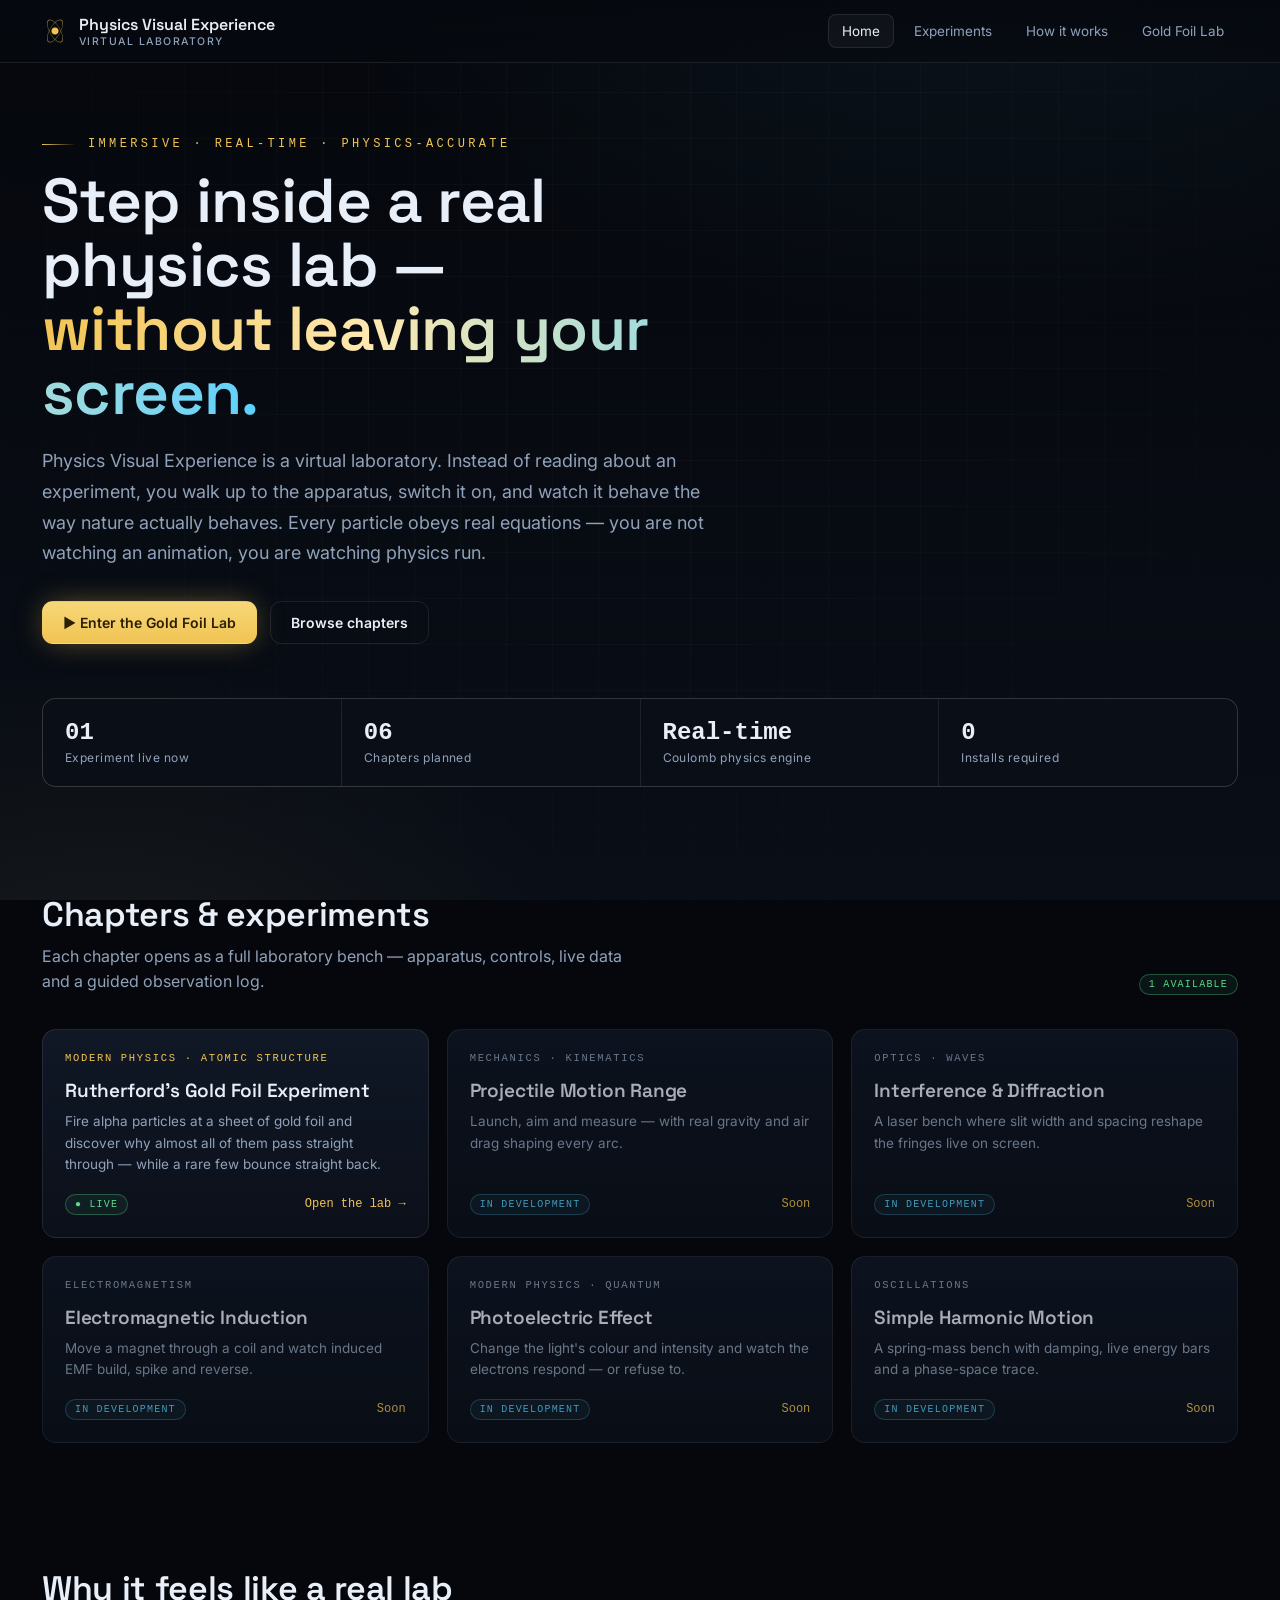
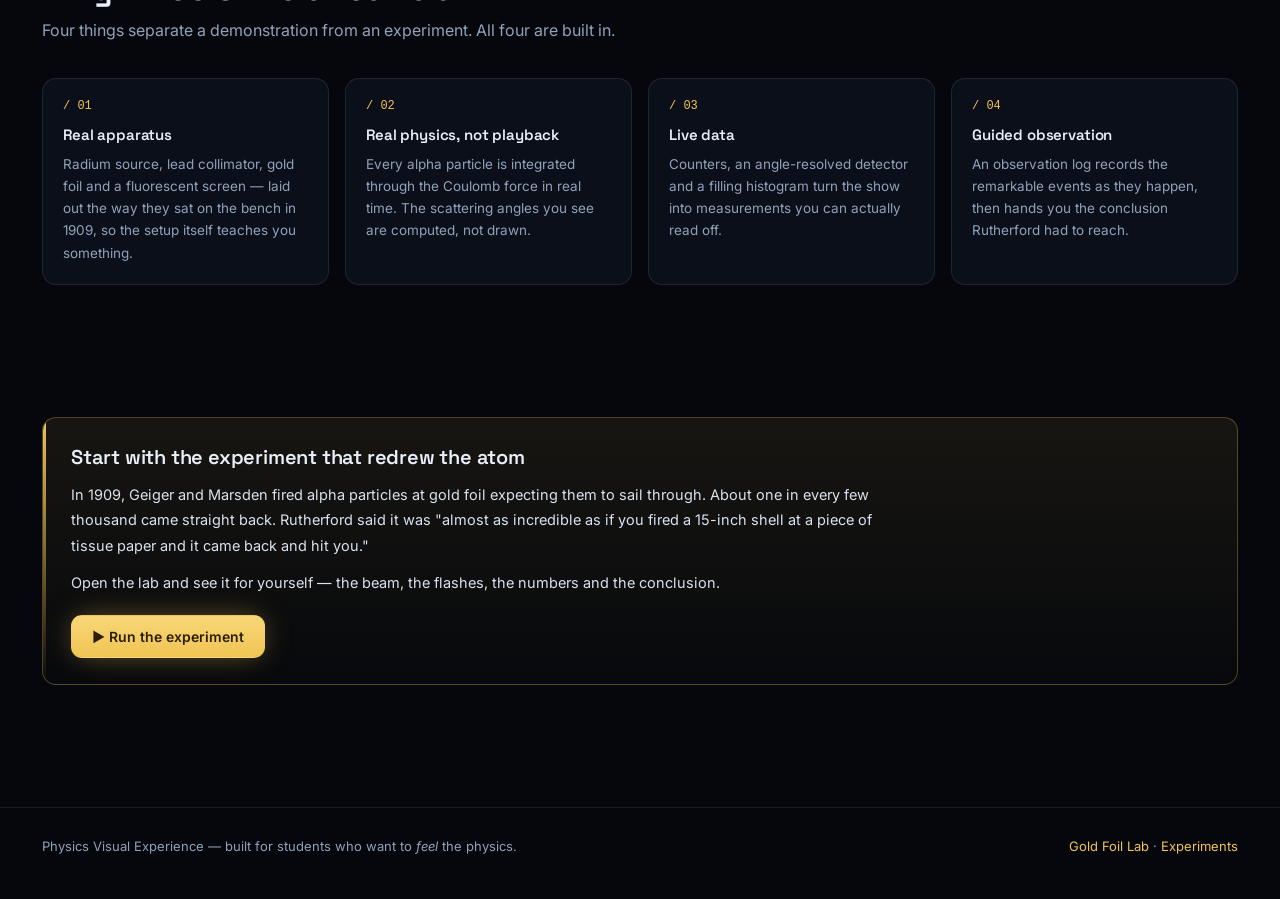
==== index.html @ 349826f1 "Add Physics Visual Experience: immersive lab site + Rutherford gold foil experiment" ====
<!DOCTYPE html>
<html lang="en">
<head>
<meta charset="utf-8" />
<meta name="viewport" content="width=device-width, initial-scale=1" />
<title>Physics Visual Experience — Virtual Physics Laboratory</title>
<meta name="description" content="A virtual physics laboratory. Walk into real experiments, run them in real time, and watch physics obey its own rules — starting with Rutherford's gold foil experiment." />
<link rel="preconnect" href="https://fonts.googleapis.com" />
<link rel="preconnect" href="https://fonts.gstatic.com" crossorigin />
<link href="https://fonts.googleapis.com/css2?family=Inter:wght@400;500;600;700&family=Space+Grotesk:wght@500;600;700&display=swap" rel="stylesheet" />
<link rel="stylesheet" href="assets/css/style.css" />
<link rel="icon" href="data:image/svg+xml,<svg xmlns='http://www.w3.org/2000/svg' viewBox='0 0 100 100'><circle cx='50' cy='50' r='8' fill='%23f1c453'/><ellipse cx='50' cy='50' rx='44' ry='18' fill='none' stroke='%23f1c453' stroke-width='4'/><ellipse cx='50' cy='50' rx='44' ry='18' fill='none' stroke='%23f1c453' stroke-width='4' transform='rotate(60 50 50)'/><ellipse cx='50' cy='50' rx='44' ry='18' fill='none' stroke='%23f1c453' stroke-width='4' transform='rotate(120 50 50)'/></svg>" />
</head>
<body>

<header class="topbar">
  <div class="wrap">
    <a class="brand" href="index.html">
      <span class="atom" aria-hidden="true"></span>
      <span>Physics Visual Experience<small>Virtual Laboratory</small></span>
    </a>
    <nav class="nav-links">
      <a href="index.html" class="active">Home</a>
      <a href="#chapters">Experiments</a>
      <a href="#how">How it works</a>
      <a href="experiments/gold-foil.html">Gold Foil Lab</a>
    </nav>
  </div>
</header>

<main class="wrap">

  <section class="hero">
    <div class="eyebrow">Immersive · Real-time · Physics-accurate</div>
    <h1>Step inside a real physics lab — <span class="grad">without leaving your screen.</span></h1>
    <p class="lead">
      Physics Visual Experience is a virtual laboratory. Instead of reading about an experiment,
      you walk up to the apparatus, switch it on, and watch it behave the way nature actually
      behaves. Every particle obeys real equations — you are not watching an animation, you are
      watching physics run.
    </p>
    <div class="hero-cta">
      <a class="btn primary" href="experiments/gold-foil.html">▶ Enter the Gold Foil Lab</a>
      <a class="btn ghost" href="#chapters">Browse chapters</a>
    </div>

    <div class="stat-strip">
      <div class="cell"><b>01</b><span>Experiment live now</span></div>
      <div class="cell"><b>06</b><span>Chapters planned</span></div>
      <div class="cell"><b>Real&#8209;time</b><span>Coulomb physics engine</span></div>
      <div class="cell"><b>0</b><span>Installs required</span></div>
    </div>
  </section>

  <section class="section" id="chapters">
    <div class="section-head">
      <div>
        <h2>Chapters &amp; experiments</h2>
        <p>Each chapter opens as a full laboratory bench — apparatus, controls, live data and a guided observation log.</p>
      </div>
      <span class="pill ready">1 available</span>
    </div>

    <div class="grid">

      <a class="card" href="experiments/gold-foil.html">
        <div class="tag">Modern Physics · Atomic Structure</div>
        <h3>Rutherford's Gold Foil Experiment</h3>
        <p>Fire alpha particles at a sheet of gold foil and discover why almost all of them pass straight through — while a rare few bounce straight back.</p>
        <div class="foot">
          <span class="pill ready">● Live</span>
          <span class="go">Open the lab →</span>
        </div>
      </a>

      <div class="card locked">
        <div class="tag">Mechanics · Kinematics</div>
        <h3>Projectile Motion Range</h3>
        <p>Launch, aim and measure — with real gravity and air drag shaping every arc.</p>
        <div class="foot"><span class="pill soon">In development</span><span class="go">Soon</span></div>
      </div>

      <div class="card locked">
        <div class="tag">Optics · Waves</div>
        <h3>Interference &amp; Diffraction</h3>
        <p>A laser bench where slit width and spacing reshape the fringes live on screen.</p>
        <div class="foot"><span class="pill soon">In development</span><span class="go">Soon</span></div>
      </div>

      <div class="card locked">
        <div class="tag">Electromagnetism</div>
        <h3>Electromagnetic Induction</h3>
        <p>Move a magnet through a coil and watch induced EMF build, spike and reverse.</p>
        <div class="foot"><span class="pill soon">In development</span><span class="go">Soon</span></div>
      </div>

      <div class="card locked">
        <div class="tag">Modern Physics · Quantum</div>
        <h3>Photoelectric Effect</h3>
        <p>Change the light's colour and intensity and watch the electrons respond — or refuse to.</p>
        <div class="foot"><span class="pill soon">In development</span><span class="go">Soon</span></div>
      </div>

      <div class="card locked">
        <div class="tag">Oscillations</div>
        <h3>Simple Harmonic Motion</h3>
        <p>A spring-mass bench with damping, live energy bars and a phase-space trace.</p>
        <div class="foot"><span class="pill soon">In development</span><span class="go">Soon</span></div>
      </div>

    </div>
  </section>

  <section class="section" id="how">
    <div class="section-head">
      <div>
        <h2>Why it feels like a real lab</h2>
        <p>Four things separate a demonstration from an experiment. All four are built in.</p>
      </div>
    </div>
    <div class="notes">
      <div class="note">
        <span class="num">/ 01</span>
        <h4>Real apparatus</h4>
        <p>Radium source, lead collimator, gold foil and a fluorescent screen — laid out the way they sat on the bench in 1909, so the setup itself teaches you something.</p>
      </div>
      <div class="note">
        <span class="num">/ 02</span>
        <h4>Real physics, not playback</h4>
        <p>Every alpha particle is integrated through the Coulomb force in real time. The scattering angles you see are computed, not drawn.</p>
      </div>
      <div class="note">
        <span class="num">/ 03</span>
        <h4>Live data</h4>
        <p>Counters, an angle-resolved detector and a filling histogram turn the show into measurements you can actually read off.</p>
      </div>
      <div class="note">
        <span class="num">/ 04</span>
        <h4>Guided observation</h4>
        <p>An observation log records the remarkable events as they happen, then hands you the conclusion Rutherford had to reach.</p>
      </div>
    </div>
  </section>

  <section class="section">
    <div class="conclusion">
      <h3>Start with the experiment that redrew the atom</h3>
      <p>
        In 1909, Geiger and Marsden fired alpha particles at gold foil expecting them to sail through.
        About one in every few thousand came straight back. Rutherford said it was "almost as incredible
        as if you fired a 15-inch shell at a piece of tissue paper and it came back and hit you."
      </p>
      <p>Open the lab and see it for yourself — the beam, the flashes, the numbers and the conclusion.</p>
      <a class="btn primary" href="experiments/gold-foil.html" style="margin-top:8px">▶ Run the experiment</a>
    </div>
  </section>

</main>

<footer>
  <div class="wrap">
    <span>Physics Visual Experience — built for students who want to <em>feel</em> the physics.</span>
    <span><a href="experiments/gold-foil.html">Gold Foil Lab</a> · <a href="#chapters">Experiments</a></span>
  </div>
</footer>

<div class="toast" id="toast"></div>
<script src="assets/js/site.js"></script>
</body>
</html>
---- assets/css/style.css ----
/* ============================================================
   Physics Visual Experience — shared design system
   A dark "control-room laboratory" aesthetic.
   ============================================================ */

:root {
  --bg:        #05070c;
  --bg-2:      #090e17;
  --panel:     rgba(14, 20, 32, 0.72);
  --panel-2:   rgba(18, 26, 41, 0.9);
  --line:      rgba(255, 255, 255, 0.09);
  --line-soft: rgba(255, 255, 255, 0.05);
  --ink:       #e9eff8;
  --muted:     #90a2ba;
  --faint:     #63758c;
  --gold:      #f1c453;
  --gold-dim:  #8a6a1c;
  --beam:      #ffe79b;
  --scint:     #74ffb0;
  --cyan:      #5ad1ff;
  --violet:    #a98bff;
  --danger:    #ff6f6f;
  --ok:        #59d98c;

  --sans: "Inter", system-ui, -apple-system, "Segoe UI", Roboto, Helvetica, Arial, sans-serif;
  --display: "Space Grotesk", "Inter", system-ui, sans-serif;
  --mono: ui-monospace, "SFMono-Regular", "JetBrains Mono", Menlo, Consolas, monospace;

  --r: 14px;
  --r-sm: 9px;
  --shadow: 0 18px 50px -20px rgba(0,0,0,0.85);
  --glow-gold: 0 0 30px -6px rgba(241,196,83,0.5);
}

/* fix the placeholder token safely */

* { box-sizing: border-box; }

html, body {
  margin: 0;
  padding: 0;
  background: var(--bg);
  color: var(--ink);
  font-family: var(--sans);
  -webkit-font-smoothing: antialiased;
  text-rendering: optimizeLegibility;
}

body {
  min-height: 100vh;
  background:
    radial-gradient(1200px 700px at 78% -10%, rgba(90,209,255,0.07), transparent 60%),
    radial-gradient(900px 600px at 8% 110%, rgba(241,196,83,0.06), transparent 55%),
    linear-gradient(180deg, var(--bg) 0%, var(--bg-2) 100%);
  background-attachment: fixed;
}

/* faint engineering grid over everything */
body::before {
  content: "";
  position: fixed;
  inset: 0;
  pointer-events: none;
  z-index: 0;
  background-image:
    linear-gradient(rgba(255,255,255,0.022) 1px, transparent 1px),
    linear-gradient(90deg, rgba(255,255,255,0.022) 1px, transparent 1px);
  background-size: 46px 46px;
  mask-image: radial-gradient(ellipse at 50% 30%, #000 40%, transparent 85%);
  -webkit-mask-image: radial-gradient(ellipse at 50% 30%, #000 40%, transparent 85%);
}

a { color: inherit; text-decoration: none; }

h1, h2, h3, h4 { font-family: var(--display); font-weight: 600; letter-spacing: -0.01em; margin: 0; }

.wrap { position: relative; z-index: 1; max-width: 1240px; margin: 0 auto; padding: 0 22px; }

/* ---------------- top bar ---------------- */
.topbar {
  position: sticky; top: 0; z-index: 40;
  backdrop-filter: blur(14px);
  background: linear-gradient(180deg, rgba(6,9,15,0.92), rgba(6,9,15,0.62));
  border-bottom: 1px solid var(--line);
}
.topbar .wrap { display: flex; align-items: center; gap: 16px; height: 62px; }
.brand { display: flex; align-items: center; gap: 11px; font-family: var(--display); font-weight: 600; }
.brand .atom {
  width: 26px; height: 26px; position: relative; flex: none;
  border-radius: 50%;
  background: radial-gradient(circle at 50% 50%, var(--gold) 0 3px, transparent 4px);
}
.brand .atom::before, .brand .atom::after {
  content: ""; position: absolute; inset: 0; border-radius: 50%;
  border: 1.4px solid rgba(241,196,83,0.55);
}
.brand .atom::before { transform: rotate(60deg) scaleY(0.42); }
.brand .atom::after  { transform: rotate(-60deg) scaleY(0.42); }
.brand small { display:block; font-family: var(--sans); font-weight: 500; font-size: 10.5px; color: var(--muted); letter-spacing: 0.14em; text-transform: uppercase; }

.nav-links { margin-left: auto; display: flex; align-items: center; gap: 6px; }
.nav-links a {
  padding: 8px 13px; border-radius: 8px; font-size: 13.5px; color: var(--muted);
  border: 1px solid transparent; transition: .18s;
}
.nav-links a:hover { color: var(--ink); background: rgba(255,255,255,0.045); }
.nav-links a.active { color: var(--ink); border-color: var(--line); background: rgba(255,255,255,0.04); }

/* live pill */
.live {
  display: inline-flex; align-items: center; gap: 7px;
  font-family: var(--mono); font-size: 11px; letter-spacing: .12em; text-transform: uppercase;
  color: var(--scint); padding: 5px 11px; border-radius: 999px;
  border: 1px solid rgba(116,255,176,0.28); background: rgba(116,255,176,0.07);
}
.live .dot { width: 7px; height: 7px; border-radius: 50%; background: var(--scint); box-shadow: 0 0 10px var(--scint); animation: pulse 1.6s infinite; }
@keyframes pulse { 0%,100%{opacity:1} 50%{opacity:.35} }

/* ---------------- hero ---------------- */
.hero { padding: 74px 0 44px; }
.eyebrow {
  font-family: var(--mono); font-size: 12px; letter-spacing: 0.28em; text-transform: uppercase;
  color: var(--gold); margin-bottom: 18px; display: flex; align-items: center; gap: 12px;
}
.eyebrow::before { content:""; width: 34px; height: 1px; background: linear-gradient(90deg, var(--gold), transparent); }
.hero h1 { font-size: clamp(34px, 6vw, 62px); line-height: 1.03; max-width: 16ch; }
.hero h1 .grad {
  background: linear-gradient(92deg, var(--gold), #ffe9b0 40%, var(--cyan));
  -webkit-background-clip: text; background-clip: text; color: transparent;
}
.hero p.lead { color: var(--muted); font-size: clamp(15px, 2vw, 18px); line-height: 1.7; max-width: 62ch; margin-top: 22px; }
.hero-cta { display: flex; flex-wrap: wrap; gap: 13px; margin-top: 32px; }

.btn {
  display: inline-flex; align-items: center; gap: 9px; cursor: pointer;
  font-family: var(--sans); font-weight: 600; font-size: 14px;
  padding: 12px 20px; border-radius: 11px; border: 1px solid var(--line);
  background: rgba(255,255,255,0.04); color: var(--ink); transition: .18s;
}
.btn:hover { transform: translateY(-1px); background: rgba(255,255,255,0.075); }
.btn.primary {
  background: linear-gradient(180deg, #f7d778, var(--gold)); color: #2a1f00;
  border-color: transparent; box-shadow: var(--glow-gold);
}
.btn.primary:hover { filter: brightness(1.05); }
.btn.ghost { background: transparent; }

/* stat strip */
.stat-strip { display: grid; grid-template-columns: repeat(4, 1fr); gap: 1px; margin-top: 54px;
  border: 1px solid var(--line); border-radius: var(--r); overflow: hidden; background: var(--line); }
.stat-strip .cell { background: var(--bg-2); padding: 20px 22px; }
.stat-strip .cell b { display: block; font-family: var(--mono); font-size: 24px; color: var(--ink); }
.stat-strip .cell span { font-size: 12px; color: var(--muted); letter-spacing: .04em; }

/* ---------------- section ---------------- */
.section { padding: 62px 0; }
.section-head { display: flex; align-items: flex-end; justify-content: space-between; gap: 20px; margin-bottom: 34px; flex-wrap: wrap; }
.section-head h2 { font-size: clamp(24px, 3.4vw, 34px); }
.section-head p { color: var(--muted); margin: 8px 0 0; max-width: 60ch; line-height: 1.6; }

/* chapter grid */
.grid { display: grid; grid-template-columns: repeat(auto-fill, minmax(292px, 1fr)); gap: 18px; }

.card {
  position: relative; border: 1px solid var(--line); border-radius: var(--r);
  background: linear-gradient(180deg, var(--panel-2), var(--panel));
  padding: 22px; overflow: hidden; transition: .2s; min-height: 178px;
  display: flex; flex-direction: column;
}
.card::after { content:""; position:absolute; inset:0; border-radius: var(--r);
  background: radial-gradient(400px 160px at 100% 0%, rgba(90,209,255,0.10), transparent 60%); opacity:0; transition:.25s; }
a.card:hover { transform: translateY(-3px); border-color: rgba(241,196,83,0.35); box-shadow: var(--shadow); }
a.card:hover::after { opacity: 1; }
.card .tag {
  font-family: var(--mono); font-size: 10.5px; letter-spacing: .16em; text-transform: uppercase;
  color: var(--gold); margin-bottom: 14px;
}
.card h3 { font-size: 19px; margin-bottom: 8px; }
.card p { color: var(--muted); font-size: 13.5px; line-height: 1.6; margin: 0; }
.card .foot { margin-top: auto; padding-top: 18px; display: flex; align-items: center; justify-content: space-between; }
.card .go { font-family: var(--mono); font-size: 12px; color: var(--gold); }
.card.locked { opacity: .72; }
.card.locked .tag { color: var(--muted); }

.pill {
  font-family: var(--mono); font-size: 10px; letter-spacing: .12em; text-transform: uppercase;
  padding: 4px 9px; border-radius: 999px; border: 1px solid var(--line); color: var(--muted);
}
.pill.soon { color: var(--cyan); border-color: rgba(90,209,255,0.3); background: rgba(90,209,255,0.06); }
.pill.ready { color: var(--ok); border-color: rgba(89,217,140,0.32); background: rgba(89,217,140,0.07); }

/* ---------------- lab layout (experiment page) ---------------- */
.lab { display: grid; grid-template-columns: minmax(0, 1fr) 352px; gap: 18px; padding: 20px 0 40px; align-items: start; }
@media (max-width: 1000px) { .lab { grid-template-columns: 1fr; } }

.stage {
  position: relative; border: 1px solid var(--line); border-radius: var(--r); overflow: hidden;
  background: radial-gradient(120% 120% at 50% 0%, #0b1220 0%, #060a12 70%);
  box-shadow: var(--shadow); min-height: 460px;
}
.stage canvas { display: block; width: 100%; height: auto; }
.stage .stage-label {
  position: absolute; top: 14px; left: 16px; font-family: var(--mono); font-size: 11px;
  letter-spacing: .14em; text-transform: uppercase; color: var(--muted); pointer-events: none;
}
.hud { position: absolute; inset: 14px 16px auto auto; display: flex; flex-direction: column; gap: 8px; align-items: flex-end; pointer-events: none; }
.hud .readout {
  font-family: var(--mono); font-size: 11.5px; color: var(--ink);
  background: rgba(6,10,17,0.72); border: 1px solid var(--line); border-radius: 8px;
  padding: 6px 10px; backdrop-filter: blur(6px); text-align: right; line-height: 1.5;
}
.hud .readout b { color: var(--gold); font-weight: 600; }

/* side panel */
.panel { border: 1px solid var(--line); border-radius: var(--r); background: var(--panel); padding: 18px; }
.panel + .panel { margin-top: 16px; }
.panel h4 { font-size: 12px; letter-spacing: .16em; text-transform: uppercase; color: var(--muted); margin-bottom: 15px; display:flex; align-items:center; gap:9px; }
.panel h4::before { content:""; width:6px; height:6px; border-radius:2px; background: var(--gold); box-shadow: var(--glow-gold); }

.field { margin-bottom: 16px; }
.field:last-child { margin-bottom: 0; }
.field label { display: flex; justify-content: space-between; align-items: baseline; font-size: 13px; margin-bottom: 8px; color: var(--ink); }
.field label .val { font-family: var(--mono); font-size: 12px; color: var(--gold); }

input[type=range] { -webkit-appearance: none; appearance: none; width: 100%; height: 4px; border-radius: 3px;
  background: linear-gradient(90deg, var(--gold-dim), rgba(255,255,255,0.14)); outline: none; }
input[type=range]::-webkit-slider-thumb { -webkit-appearance: none; width: 16px; height: 16px; border-radius: 50%;
  background: var(--gold); cursor: pointer; box-shadow: 0 0 0 4px rgba(241,196,83,0.16); border: 2px solid #10151f; }
input[type=range]::-moz-range-thumb { width: 14px; height: 14px; border-radius: 50%; background: var(--gold); cursor: pointer; border: 2px solid #10151f; }

select, .seg { width: 100%; }
select {
  appearance: none; background: rgba(255,255,255,0.04); color: var(--ink);
  border: 1px solid var(--line); border-radius: var(--r-sm); padding: 10px 12px; font-family: var(--sans); font-size: 13.5px;
  background-image: linear-gradient(45deg, transparent 50%, var(--muted) 50%), linear-gradient(135deg, var(--muted) 50%, transparent 50%);
  background-position: calc(100% - 18px) 50%, calc(100% - 13px) 50%; background-size: 5px 5px, 5px 5px; background-repeat: no-repeat;
}

.seg { display: grid; grid-auto-flow: column; gap: 4px; padding: 4px; border: 1px solid var(--line); border-radius: var(--r-sm); background: rgba(255,255,255,0.03); }
.seg button { border: 0; background: transparent; color: var(--muted); font-family: var(--sans); font-size: 12.5px; font-weight: 600;
  padding: 8px 6px; border-radius: 6px; cursor: pointer; transition: .15s; }
.seg button.on { background: rgba(241,196,83,0.16); color: var(--gold); }

.switch-row { display: flex; align-items: center; justify-content: space-between; padding: 9px 0; font-size: 13.5px; border-bottom: 1px solid var(--line-soft); }
.switch-row:last-child { border-bottom: 0; }
.switch { position: relative; width: 40px; height: 22px; border-radius: 999px; background: rgba(255,255,255,0.12); cursor: pointer; transition: .18s; flex: none; border: 1px solid var(--line); }
.switch::after { content:""; position:absolute; top:2px; left:2px; width:16px; height:16px; border-radius:50%; background:#cbd6e6; transition:.18s; }
.switch.on { background: rgba(116,255,176,0.3); }
.switch.on::after { left: 20px; background: var(--scint); box-shadow: 0 0 10px var(--scint); }

/* stat list */
.stats { display: grid; grid-template-columns: 1fr 1fr; gap: 10px; }
.stats .s { border: 1px solid var(--line-soft); border-radius: var(--r-sm); padding: 11px 12px; background: rgba(255,255,255,0.02); }
.stats .s span { display: block; font-size: 10.5px; letter-spacing: .08em; text-transform: uppercase; color: var(--muted); margin-bottom: 5px; }
.stats .s b { font-family: var(--mono); font-size: 17px; color: var(--ink); font-weight: 600; }
.stats .s b.gold { color: var(--gold); }
.stats .s b.scint { color: var(--scint); }

/* log */
.log { font-family: var(--mono); font-size: 11.5px; line-height: 1.65; max-height: 168px; overflow-y: auto; }
.log .row { display: flex; gap: 9px; padding: 3px 0; border-bottom: 1px dashed var(--line-soft); color: var(--muted); }
.log .row .t { color: var(--faint); flex: none; }
.log .row .m { color: var(--ink); }
.log .row.hot .m { color: var(--gold); }
.log .row.green .m { color: var(--scint); }

/* chart block */
.chart-box { border: 1px solid var(--line); border-radius: var(--r); background: var(--panel); padding: 18px; }
.chart-box canvas { width: 100%; height: auto; display: block; }

/* explanation cards */
.notes { display: grid; grid-template-columns: repeat(auto-fit, minmax(250px, 1fr)); gap: 16px; }
.note { border: 1px solid var(--line); border-radius: var(--r); background: var(--panel); padding: 20px; }
.note h4 { font-size: 15px; margin-bottom: 9px; }
.note p { color: var(--muted); font-size: 13.5px; line-height: 1.65; margin: 0; }
.note .num { font-family: var(--mono); font-size: 12px; color: var(--gold); margin-bottom: 12px; display:block; }

.formula { font-family: var(--mono); font-size: 13.5px; color: var(--beam); background: rgba(241,196,83,0.06);
  border: 1px solid rgba(241,196,83,0.16); border-radius: 8px; padding: 10px 13px; display: inline-block; margin: 8px 0; }

/* conclusion banner */
.conclusion { border: 1px solid rgba(241,196,83,0.3); border-radius: var(--r); padding: 26px 28px; margin-top: 8px;
  background: linear-gradient(180deg, rgba(241,196,83,0.08), rgba(241,196,83,0.015)); position: relative; overflow: hidden; }
.conclusion::before { content:""; position:absolute; left:0; top:0; bottom:0; width:3px; background: linear-gradient(180deg, var(--gold), transparent); }
.conclusion h3 { font-size: 20px; margin-bottom: 12px; }
.conclusion p { color: #d9e2ef; line-height: 1.75; font-size: 14.5px; margin: 0 0 12px; max-width: 90ch; }
.conclusion p:last-child { margin-bottom: 0; }

/* footer */
footer { border-top: 1px solid var(--line); margin-top: 60px; padding: 30px 0 44px; color: var(--muted); font-size: 13px; }
footer .wrap { display: flex; justify-content: space-between; gap: 16px; flex-wrap: wrap; align-items: center; }
footer a { color: var(--gold); }

/* toast */
.toast { position: fixed; left: 50%; bottom: 26px; transform: translate(-50%, 20px); z-index: 90;
  background: var(--panel-2); border: 1px solid var(--line); border-radius: 10px; padding: 11px 16px;
  font-size: 13px; opacity: 0; pointer-events: none; transition: .25s; box-shadow: var(--shadow); }
.toast.show { opacity: 1; transform: translate(-50%, 0); }

/* responsive */
@media (max-width: 720px) {
  .stat-strip { grid-template-columns: 1fr 1fr; }
  .hero { padding: 52px 0 30px; }
  .section { padding: 46px 0; }
  .nav-links a:not(.active) { display: none; }
}
@media (max-width: 460px) {
  .stats { grid-template-columns: 1fr; }
  .stat-strip { grid-template-columns: 1fr; }
}
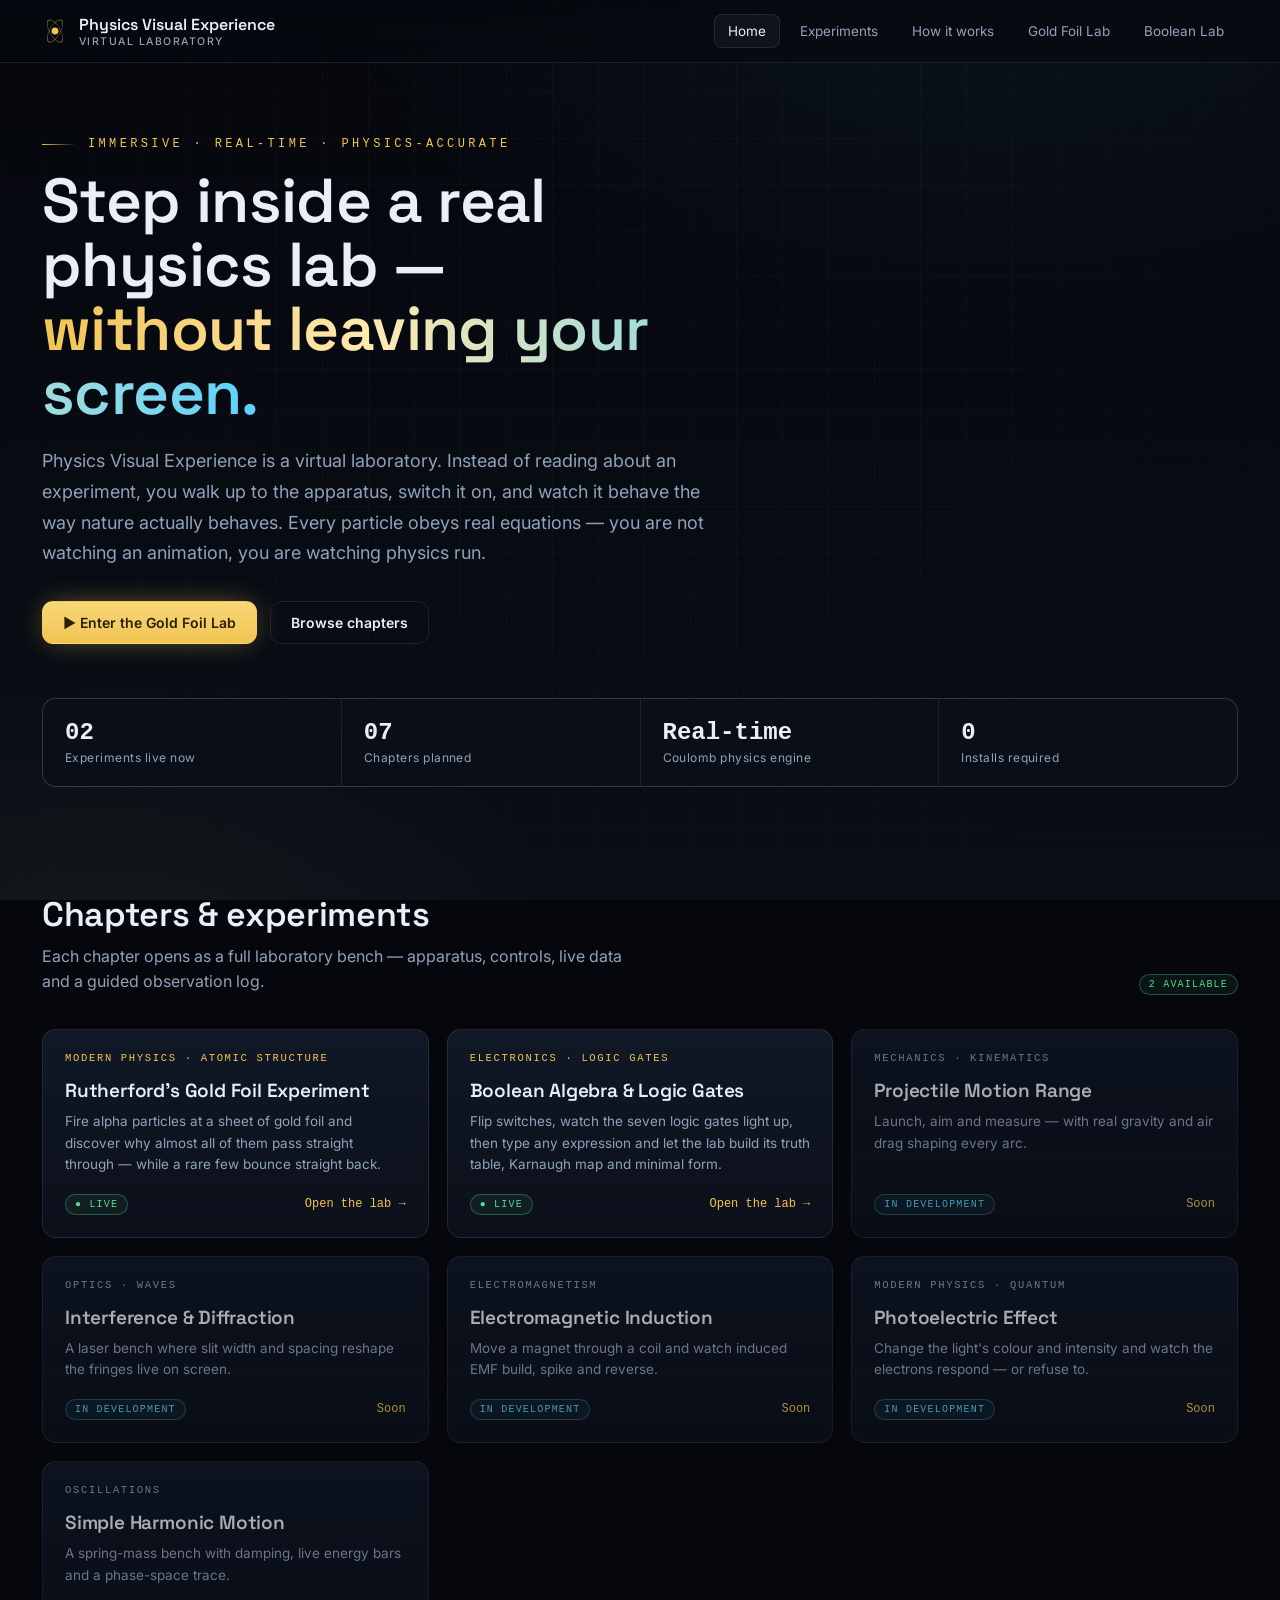
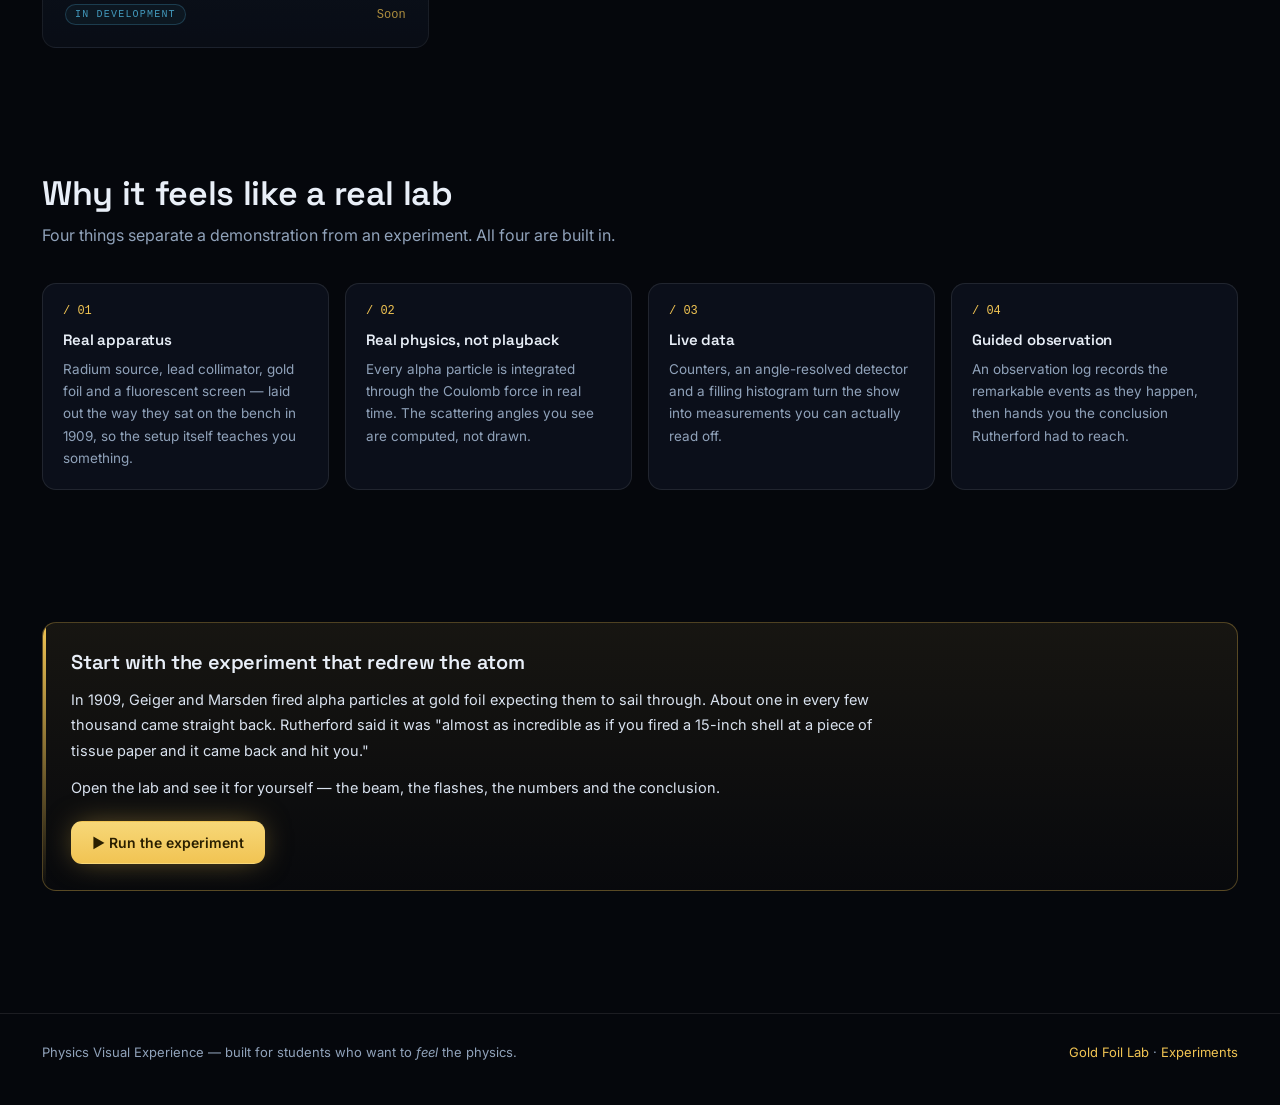
==== commit 679247bf: "Add Boolean Algebra & Logic Gates lab (gates, truth tables, K-map, Quine-McCluskey)" ====
--- a/index.html
+++ b/index.html
@@ -24,6 +24,7 @@
       <a href="#chapters">Experiments</a>
       <a href="#how">How it works</a>
       <a href="experiments/gold-foil.html">Gold Foil Lab</a>
+      <a href="experiments/boolean-algebra.html">Boolean Lab</a>
     </nav>
   </div>
 </header>
@@ -45,8 +46,8 @@
     </div>
 
     <div class="stat-strip">
-      <div class="cell"><b>01</b><span>Experiment live now</span></div>
-      <div class="cell"><b>06</b><span>Chapters planned</span></div>
+      <div class="cell"><b>02</b><span>Experiments live now</span></div>
+      <div class="cell"><b>07</b><span>Chapters planned</span></div>
       <div class="cell"><b>Real&#8209;time</b><span>Coulomb physics engine</span></div>
       <div class="cell"><b>0</b><span>Installs required</span></div>
     </div>
@@ -58,7 +59,7 @@
         <h2>Chapters &amp; experiments</h2>
         <p>Each chapter opens as a full laboratory bench — apparatus, controls, live data and a guided observation log.</p>
       </div>
-      <span class="pill ready">1 available</span>
+      <span class="pill ready">2 available</span>
     </div>
 
     <div class="grid">
@@ -67,6 +68,16 @@
         <div class="tag">Modern Physics · Atomic Structure</div>
         <h3>Rutherford's Gold Foil Experiment</h3>
         <p>Fire alpha particles at a sheet of gold foil and discover why almost all of them pass straight through — while a rare few bounce straight back.</p>
+        <div class="foot">
+          <span class="pill ready">● Live</span>
+          <span class="go">Open the lab →</span>
+        </div>
+      </a>
+
+      <a class="card" href="experiments/boolean-algebra.html">
+        <div class="tag">Electronics · Logic Gates</div>
+        <h3>Boolean Algebra &amp; Logic Gates</h3>
+        <p>Flip switches, watch the seven logic gates light up, then type any expression and let the lab build its truth table, Karnaugh map and minimal form.</p>
         <div class="foot">
           <span class="pill ready">● Live</span>
           <span class="go">Open the lab →</span>
--- a/assets/css/style.css
+++ b/assets/css/style.css
@@ -308,3 +308,88 @@
   .stats { grid-template-columns: 1fr; }
   .stat-strip { grid-template-columns: 1fr; }
 }
+
+/* ============================================================
+   Boolean algebra lab (experiments/boolean-algebra.html)
+   ============================================================ */
+
+/* ---- input switches ---- */
+.bus { display: flex; gap: 16px; flex-wrap: wrap; }
+.ioswitch {
+  display: flex; align-items: center; gap: 13px; cursor: pointer;
+  padding: 14px 18px; border-radius: 12px; min-width: 168px;
+  border: 1px solid var(--line); background: rgba(255,255,255,0.03); transition: .15s;
+  user-select: none;
+}
+.ioswitch:hover { border-color: rgba(241,196,83,0.4); transform: translateY(-1px); }
+.ioswitch .nm { font-family: var(--display); font-size: 21px; font-weight: 600; width: 1.1em; }
+.ioswitch .vl { font-family: var(--mono); font-size: 25px; color: var(--muted); }
+.ioswitch.on .vl { color: var(--scint); }
+.ioswitch .st { margin-left: auto; width: 44px; height: 24px; border-radius: 999px; background: rgba(255,255,255,0.12); position: relative; transition: .15s; flex: none; }
+.ioswitch .st::after { content: ""; position: absolute; top: 2px; left: 2px; width: 18px; height: 18px; border-radius: 50%; background: #cbd6e6; transition: .15s; }
+.ioswitch.on .st { background: rgba(116,255,176,0.3); }
+.ioswitch.on .st::after { left: 22px; background: var(--scint); box-shadow: 0 0 10px var(--scint); }
+
+/* ---- LED ---- */
+.led { width: 15px; height: 15px; border-radius: 50%; background: #12291c; border: 1px solid rgba(116,255,176,0.28); display: inline-block; transition: .12s; flex: none; }
+.led.on { background: var(--scint); box-shadow: 0 0 13px var(--scint); }
+
+/* ---- gate bench ---- */
+.gate-grid { display: grid; grid-template-columns: repeat(auto-fill, minmax(228px, 1fr)); gap: 16px; }
+.gate-card { border: 1px solid var(--line); border-radius: var(--r); background: var(--panel); padding: 16px; display: flex; flex-direction: column; gap: 13px; }
+.gc-head { display: flex; align-items: center; justify-content: space-between; gap: 10px; }
+.gc-name { font-family: var(--display); font-weight: 600; font-size: 17px; }
+.gc-name small { display: block; font-family: var(--mono); font-size: 10.5px; color: var(--muted); letter-spacing: .06em; font-weight: 400; margin-top: 2px; }
+.gc-sym { opacity: .95; flex: none; }
+.gc-io { display: flex; align-items: center; gap: 12px; font-family: var(--mono); font-size: 12.5px; color: var(--muted); }
+.gc-io b { color: var(--ink); font-weight: 600; }
+.gc-out { margin-left: auto; display: flex; align-items: center; gap: 8px; }
+
+/* ---- truth tables ---- */
+.truth-wrap { overflow: auto; }
+.truth { width: 100%; border-collapse: collapse; font-family: var(--mono); font-size: 12.5px; }
+.truth th, .truth td { padding: 5px 9px; text-align: center; border-bottom: 1px solid var(--line-soft); white-space: nowrap; }
+.truth th { color: var(--muted); font-weight: 600; font-size: 11px; letter-spacing: .06em; position: sticky; top: 0; background: var(--panel-2); }
+.truth td { color: var(--ink); }
+.truth tr.active td { background: rgba(241,196,83,0.15); }
+.truth td.one { color: var(--scint); }
+.truth td.lab { color: var(--muted); text-align: right; }
+.truth .eq { color: var(--ok); }
+
+/* ---- expression lab ---- */
+.expr-wrap { display: grid; grid-template-columns: 1fr 1fr; gap: 16px; }
+.expr-wrap .wide { grid-column: 1 / -1; }
+@media (max-width: 820px) { .expr-wrap { grid-template-columns: 1fr; } }
+.expr-row { display: flex; gap: 10px; }
+.expr { flex: 1; background: rgba(255,255,255,0.04); border: 1px solid var(--line); border-radius: 10px; padding: 13px 15px; color: var(--ink); font-family: var(--mono); font-size: 16px; }
+.expr:focus { outline: none; border-color: rgba(241,196,83,0.55); }
+.op-help { color: var(--muted); font-size: 12.5px; line-height: 1.9; margin-top: 13px; }
+.op-help code { background: rgba(255,255,255,0.07); padding: 1px 6px; border-radius: 4px; font-family: var(--mono); font-size: 12px; color: var(--beam); }
+.chips { display: flex; flex-wrap: wrap; gap: 8px; margin-top: 13px; }
+.chip { font-family: var(--mono); font-size: 12px; padding: 6px 11px; border-radius: 999px; border: 1px solid var(--line); background: rgba(255,255,255,0.03); cursor: pointer; color: var(--muted); transition: .15s; }
+.chip:hover { color: var(--ink); border-color: rgba(241,196,83,0.4); }
+.chip.pi { cursor: default; }
+.chip .dot { display: inline-block; width: 8px; height: 8px; border-radius: 2px; margin-right: 7px; vertical-align: middle; }
+.status { font-family: var(--mono); font-size: 12.5px; margin-top: 13px; min-height: 1em; }
+.status.ok { color: var(--ok); }
+.status.err { color: var(--danger); }
+
+/* ---- K-map ---- */
+.kmap-wrap { overflow: auto; }
+.kmap { border-collapse: collapse; font-family: var(--mono); font-size: 13px; }
+.kmap th { color: var(--muted); font-size: 11px; padding: 5px 9px; font-weight: 600; }
+.kmap td { width: 50px; height: 44px; text-align: center; border: 1px solid var(--line); color: var(--muted); position: relative; transition: .12s; }
+.kmap td.one { color: var(--scint); background: rgba(116,255,176,0.06); }
+.kmap td.cur { outline: 2px solid var(--gold); outline-offset: -2px; z-index: 2; }
+.kmap td.pi { box-shadow: inset 0 0 0 2px var(--pc, rgba(90,209,255,0.7)); }
+.kmap td.dim { opacity: .22; }
+.kmap td.hot { background: rgba(90,209,255,0.22); }
+.kmap .cellidx { position: absolute; bottom: 1px; right: 3px; font-size: 8.5px; color: rgba(255,255,255,0.28); }
+
+/* ---- simplification readout ---- */
+.simp { display: grid; grid-template-columns: repeat(auto-fit, minmax(220px, 1fr)); gap: 14px; }
+.simp .s { border: 1px solid var(--line-soft); border-radius: var(--r-sm); padding: 13px 15px; background: rgba(255,255,255,0.02); }
+.simp .s span { display: block; font-size: 10.5px; letter-spacing: .08em; text-transform: uppercase; color: var(--muted); margin-bottom: 7px; }
+.simp .s b, .simp .s .val { font-family: var(--mono); font-size: 15px; color: var(--ink); word-break: break-word; }
+.simp .s .val.gold { color: var(--gold); font-size: 17px; }
+.simp .s .val.scint { color: var(--scint); }
